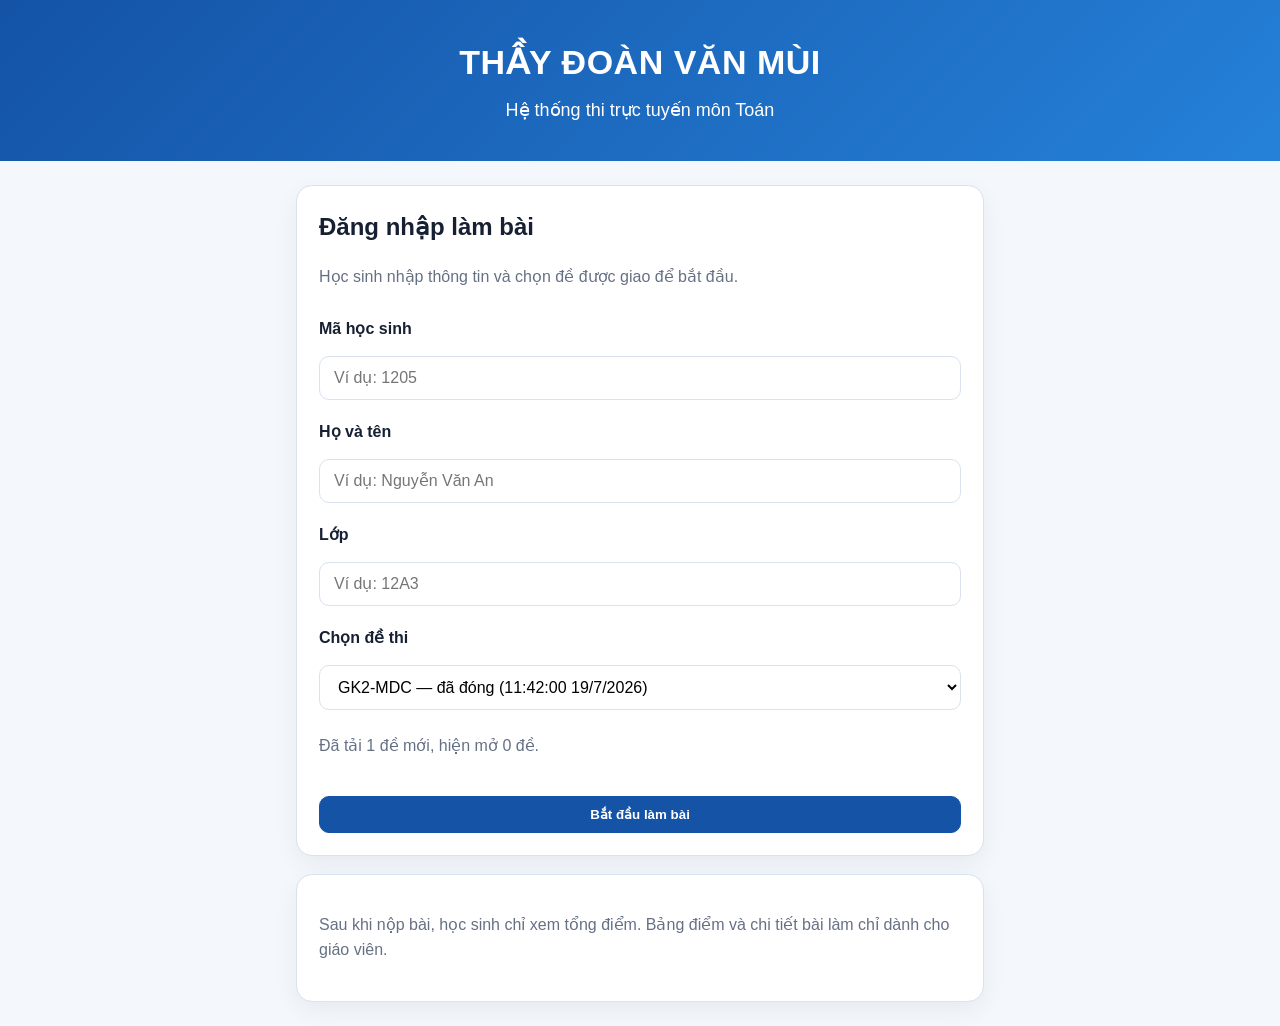
==== index.html @ fe252506 "Add files via upload" ====
<!DOCTYPE html>
<html lang="vi">
<head>
  <meta charset="UTF-8" />
  <meta name="viewport" content="width=device-width, initial-scale=1.0" />
  <title>Thầy Đoàn Văn Mùi - Thi trực tuyến</title>
  <link rel="stylesheet" href="css/style.css?v=20260719064401" />
</head>
<body>
  <header class="site-header">
    <div>
      <h1>Thầy Đoàn Văn Mùi</h1>
      <p>Hệ thống thi trực tuyến môn Toán</p>
    </div>
  </header>

  <main class="container narrow">
    <section class="card">
      <h2>Đăng nhập làm bài</h2>
      <p class="muted">Học sinh nhập thông tin và chọn đề được giao để bắt đầu.</p>
      <form id="loginForm" class="form">
        <label for="studentId">Mã học sinh</label>
        <input id="studentId" name="studentId" type="text" placeholder="Ví dụ: 1205" required />

        <label for="studentName">Họ và tên</label>
        <input id="studentName" name="studentName" type="text" placeholder="Ví dụ: Nguyễn Văn An" required />

        <label for="className">Lớp</label>
        <input id="className" name="className" type="text" placeholder="Ví dụ: 12A3" required />

        <label for="examSelect">Chọn đề thi</label>
        <select id="examSelect" name="examSelect" required>
          <option value="DE_MAU">Đang tải danh sách đề...</option>
        </select>
        <input id="examId" name="examId" type="hidden" value="DE_MAU" />
        <p id="examLoadStatus" class="muted">Đang tải danh sách đề...</p>

        <button type="submit" class="btn primary">Bắt đầu làm bài</button>
      </form>
    </section>

    <section class="card">
      <p class="muted">Sau khi nộp bài, học sinh chỉ xem tổng điểm. Bảng điểm và chi tiết bài làm chỉ dành cho giáo viên.</p>
    </section>
  </main>

  <script src="js/login.js?v=20260719064401"></script>
</body>
</html>
---- css/style.css ----
:root{
  --primary:#1453a6;
  --primary-dark:#0c3770;
  --bg:#f4f7fb;
  --card:#ffffff;
  --text:#172033;
  --muted:#667085;
  --border:#d9e2ef;
  --danger:#b42318;
  --ok:#067647;
}
*{box-sizing:border-box}
body{margin:0;font-family:Arial,"Helvetica Neue",sans-serif;background:var(--bg);color:var(--text);line-height:1.55}
.site-header{background:linear-gradient(135deg,var(--primary),#2581d8);color:#fff;padding:36px 20px;text-align:center}
.site-header h1{margin:0;font-size:34px;text-transform:uppercase;letter-spacing:.5px}.site-header p{margin:8px 0 0;font-size:18px}
.container{max-width:1050px;margin:24px auto;padding:0 16px}.narrow{max-width:720px}.card{background:var(--card);border:1px solid var(--border);border-radius:16px;padding:22px;margin-bottom:18px;box-shadow:0 8px 24px rgba(16,24,40,.06)}
h1,h2,h3{margin-top:0}.muted{color:var(--muted)}.form{display:flex;flex-direction:column;gap:8px}.form input{padding:12px 14px;border:1px solid var(--border);border-radius:10px;font-size:16px}.btn{display:inline-block;border:1px solid var(--border);background:#fff;color:var(--text);padding:10px 16px;border-radius:10px;text-decoration:none;cursor:pointer;font-weight:600}.btn.primary{background:var(--primary);border-color:var(--primary);color:#fff}.btn:hover{filter:brightness(.98)}
.grid2{display:grid;grid-template-columns:1fr 1fr;gap:12px}.link-card{display:block;padding:18px;border:1px solid var(--border);border-radius:12px;text-decoration:none;color:var(--primary);font-weight:700;background:#f8fbff;text-align:center}.exam-topbar{position:sticky;top:0;z-index:10;background:#fff;border-bottom:1px solid var(--border);display:flex;justify-content:space-between;gap:12px;align-items:center;padding:12px 18px;box-shadow:0 4px 12px rgba(16,24,40,.06)}.timer{font-size:22px;font-weight:800;color:var(--danger)}.toolbar{display:flex;gap:10px;flex-wrap:wrap;margin-top:12px}.question-card{background:#fff;border:1px solid var(--border);border-radius:16px;margin:18px 0;padding:20px}.question-head{display:flex;justify-content:space-between;gap:12px;align-items:center;border-bottom:1px solid var(--border);padding-bottom:8px;margin-bottom:14px}.badge{font-size:13px;padding:4px 8px;border-radius:999px;background:#eef4ff;color:var(--primary);font-weight:700}.latex-content{white-space:pre-wrap}.option,.tf-row{border:1px solid var(--border);border-radius:12px;padding:10px 12px;margin:8px 0;background:#fbfdff}
.option{display:flex;align-items:center;gap:10px;cursor:pointer;min-height:48px}
.option input[type="radio"]{flex:0 0 auto;margin:0;align-self:center;width:18px;height:18px}
.option span{display:block;flex:1;min-width:0;line-height:1.55}
.tf-row{display:block}.tf-row input{margin-right:8px;vertical-align:middle}.short-input{width:100%;max-width:360px;padding:12px;border:1px solid var(--border);border-radius:10px;font-size:16px}.visual-warning{border-left:4px solid #f79009;background:#fffaeb;padding:10px 12px;border-radius:8px;color:#7a4a00;margin:12px 0}.prebox{white-space:pre-wrap;overflow:auto;background:#101828;color:#ecfdf3;border-radius:12px;padding:14px;max-height:420px}.result-card .score{font-size:42px;font-weight:900;color:var(--primary);margin:12px 0}.ok{color:var(--ok)}.bad{color:var(--danger)}
@media(max-width:700px){.grid2{grid-template-columns:1fr}.exam-topbar{align-items:flex-start;flex-direction:column}.site-header h1{font-size:26px}}

/* V4 results */
.container.wide{max-width:1200px;}
.toolbar{display:flex; gap:10px; flex-wrap:wrap; align-items:center; margin-bottom:12px;}
.btn{display:inline-block; border:1px solid #d5e1f5; background:#fff; color:#0b4aa2; padding:10px 14px; border-radius:10px; text-decoration:none; font-weight:600; cursor:pointer;}
.btn.danger{color:#b42318; border-color:#f3b7b7;}
.table-wrap{overflow:auto;}
.result-table{width:100%; border-collapse:collapse; font-size:15px;}
.result-table th,.result-table td{border:1px solid #dbe6f7; padding:8px; vertical-align:top;}
.result-table th{background:#eff6ff; text-align:left;}
.prebox.small{max-height:260px; overflow:auto; font-size:12px;}

/* V6 multi-exam helpers */
.hero{background:linear-gradient(135deg,var(--primary),#2581d8);color:#fff;padding:34px 20px;text-align:center}
.hero h1{margin:0;font-size:34px;text-transform:uppercase;letter-spacing:.5px}.hero p{margin:8px 0 0;font-size:18px}
input,.input-select,select{width:100%;padding:12px 14px;border:1px solid var(--border);border-radius:10px;font-size:16px;background:#fff}
form label{display:block;margin-top:12px;margin-bottom:6px;font-weight:600}
button{display:inline-block;border:1px solid var(--primary);background:var(--primary);color:#fff;padding:12px 16px;border-radius:10px;text-decoration:none;cursor:pointer;font-weight:700;width:100%;margin-top:14px}
button.secondary{background:#fff;color:var(--danger);border-color:#f3b7b7;width:auto;margin-top:0}
.biglink{display:block;padding:18px;border:1px solid var(--border);border-radius:12px;text-decoration:none;color:var(--primary);font-weight:700;background:#f8fbff;text-align:center}.biglink.small{padding:10px 12px}
.question-image{max-width:100%;height:auto;display:block;margin:12px auto}
.results-table{width:100%;border-collapse:collapse;font-size:14px}.results-table th,.results-table td{border:1px solid #dbe6f7;padding:8px}.results-table th{background:#eff6ff;text-align:left}

/* V7 dashboard */
.filters{display:grid;grid-template-columns:repeat(3,1fr);gap:12px;margin-top:12px}.filters label{font-weight:700}.stat-grid{display:grid;grid-template-columns:repeat(5,1fr);gap:12px}.stat{background:#f8fbff;border:1px solid var(--border);border-radius:14px;padding:16px;text-align:center}.stat b{display:block;font-size:28px;color:var(--primary)}.stat span{color:var(--muted)}.detail-list{font-size:13px;max-height:240px;overflow:auto}.result-table details summary{cursor:pointer;color:var(--primary);font-weight:700}
@media(max-width:800px){.filters,.stat-grid{grid-template-columns:1fr}.result-table{font-size:12px}}
.essay-upload{margin-top:12px;padding:12px;background:#f7fbff;border:1px dashed #b9cbe8;border-radius:10px}
.essay-images{display:flex;gap:8px;flex-wrap:wrap;align-items:flex-start;margin-top:6px}
/* V15: nút chụp ảnh tự luận */
.essay-photo-actions{display:flex;gap:8px;flex-wrap:wrap;margin:8px 0}
.essay-hidden-file{display:none}
.essay-preview{margin-top:8px;line-height:1.5}

/* ==========================================================
   V19 - Căn giữa điều khiển trắc nghiệm và Đúng/Sai
   ========================================================== */
.option{
  display:grid;
  grid-template-columns:24px minmax(0,1fr);
  align-items:center;
  column-gap:12px;
  min-height:56px;
  padding:12px 14px;
}
.option input[type="radio"]{
  appearance:auto;
  width:20px;
  height:20px;
  margin:0;
  align-self:center;
  justify-self:center;
  vertical-align:middle;
  transform:none;
}
.option span{
  align-self:center;
  line-height:1.55;
  padding:0;
}
.tf-row{
  display:grid;
  grid-template-columns:minmax(0,1fr) auto auto;
  align-items:center;
  gap:12px;
  min-height:62px;
  padding:12px 14px;
}
.tf-row > div{
  align-self:center;
  line-height:1.55;
}
.tf-row label{
  display:inline-flex;
  align-items:center;
  justify-content:center;
  gap:7px;
  min-height:40px;
  margin:0;
  padding:6px 10px;
  border:1px solid #d9e2ef;
  border-radius:10px;
  background:#fff;
  cursor:pointer;
  white-space:nowrap;
  line-height:1;
}
.tf-row input[type="radio"]{
  width:20px;
  height:20px;
  margin:0;
  vertical-align:middle;
  flex:0 0 auto;
  transform:none;
}
.option:hover,.tf-row label:hover{background:#eef6ff;border-color:#9fc2ee}
.option:has(input:checked),.tf-row label:has(input:checked){background:#e8f2ff;border-color:#4b8bd4}
.live-status{display:inline-flex;align-items:center;gap:7px;color:var(--muted);font-size:14px}
.live-dot{width:9px;height:9px;border-radius:50%;background:#12b76a;display:inline-block}
@media(max-width:700px){
  .option{grid-template-columns:24px minmax(0,1fr);min-height:58px;padding:12px}
  .tf-row{grid-template-columns:minmax(0,1fr) 1fr 1fr;gap:8px}
  .tf-row > div{grid-column:1/-1}
  .tf-row label{width:100%;min-height:44px}
}


/* ==========================================================
   V19 PRO - căn giữa tuyệt đối radio + giao diện làm bài
   ========================================================== */
.option,
.tf-row label{
  box-sizing:border-box;
}
.option{
  display:grid !important;
  grid-template-columns:24px minmax(0,1fr) !important;
  align-items:center !important;
  gap:12px !important;
}
.option input[type="radio"],
.tf-row input[type="radio"]{
  -webkit-appearance:none !important;
  appearance:none !important;
  width:20px !important;
  height:20px !important;
  min-width:20px !important;
  min-height:20px !important;
  margin:0 !important;
  padding:0 !important;
  border:2px solid #7b8ba1 !important;
  border-radius:50% !important;
  background:#fff !important;
  display:grid !important;
  place-content:center !important;
  align-self:center !important;
  justify-self:center !important;
  vertical-align:middle !important;
  position:relative !important;
  top:0 !important;
  transform:none !important;
  box-shadow:none !important;
}
.option input[type="radio"]::before,
.tf-row input[type="radio"]::before{
  content:"";
  width:10px;
  height:10px;
  border-radius:50%;
  background:var(--primary);
  transform:scale(0);
  transition:transform .12s ease-in-out;
}
.option input[type="radio"]:checked::before,
.tf-row input[type="radio"]:checked::before{transform:scale(1)}
.option span{
  display:flex !important;
  align-items:center !important;
  min-height:28px !important;
  line-height:1.55 !important;
}
.tf-row{
  align-items:center !important;
}
.tf-row label{
  display:grid !important;
  grid-template-columns:22px auto !important;
  align-items:center !important;
  justify-content:center !important;
  column-gap:8px !important;
  line-height:1.2 !important;
}
.tf-row label > *{align-self:center !important}

.exam-progress-card{position:sticky;top:61px;z-index:9;padding:12px 16px;margin-top:12px}
.exam-progress-line{height:10px;border-radius:999px;background:#e8eef6;overflow:hidden}
.exam-progress-fill{height:100%;width:0;background:var(--primary);transition:width .2s ease}
.exam-progress-meta{display:flex;justify-content:space-between;gap:10px;margin-top:8px;font-size:14px;color:var(--muted)}
.question-nav{display:flex;flex-wrap:wrap;gap:7px;margin-top:10px}
.question-nav button{width:38px;height:38px;border-radius:10px;border:1px solid var(--border);background:#f7f9fc;cursor:pointer;font-weight:700}
.question-nav button.answered{background:#e8f7ee;border-color:#6dc58a;color:#137a3d}
.question-nav button.current{outline:2px solid var(--primary);outline-offset:1px}
.question-nav button.review{background:#fff3e0;border-color:#f5a623;color:#8a4d00}
.question-card{scroll-margin-top:190px}
.review-toggle{margin-left:auto;font-size:13px;display:inline-flex;align-items:center;gap:6px;cursor:pointer;color:#8a4d00}
.review-toggle input{width:17px;height:17px}

.pro-stat-bars{display:grid;gap:10px;margin-top:12px}
.pro-stat-row{display:grid;grid-template-columns:90px 1fr 56px;gap:10px;align-items:center}
.pro-stat-track{height:12px;background:#e9eef5;border-radius:999px;overflow:hidden}
.pro-stat-fill{height:100%;background:var(--primary);border-radius:999px}
@media(max-width:700px){
  .exam-progress-card{top:57px;padding:10px 12px}
  .question-nav button{width:34px;height:34px}
  .tf-row label{grid-template-columns:22px auto !important;min-height:48px !important}
}
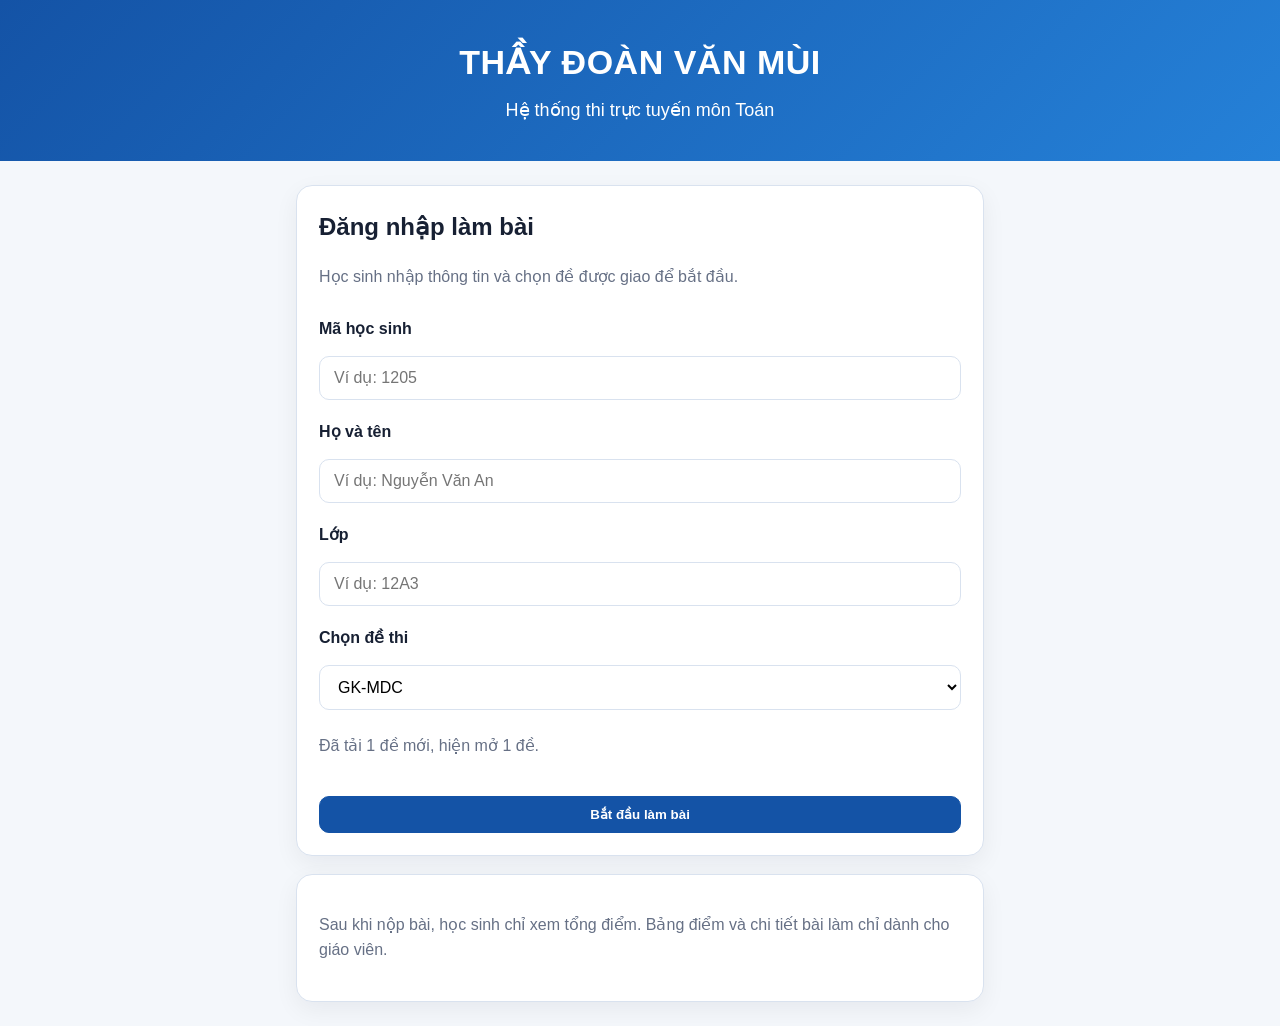
==== commit 33efd56e: "Add files via upload" ====
--- a/index.html
+++ b/index.html
@@ -4,7 +4,7 @@
   <meta charset="UTF-8" />
   <meta name="viewport" content="width=device-width, initial-scale=1.0" />
   <title>Thầy Đoàn Văn Mùi - Thi trực tuyến</title>
-  <link rel="stylesheet" href="css/style.css?v=20260719064401" />
+  <link rel="stylesheet" href="css/style.css?v=20260719110103" />
 </head>
 <body>
   <header class="site-header">
@@ -44,6 +44,6 @@
     </section>
   </main>
 
-  <script src="js/login.js?v=20260719064401"></script>
+  <script src="js/login.js?v=20260719110103"></script>
 </body>
 </html>
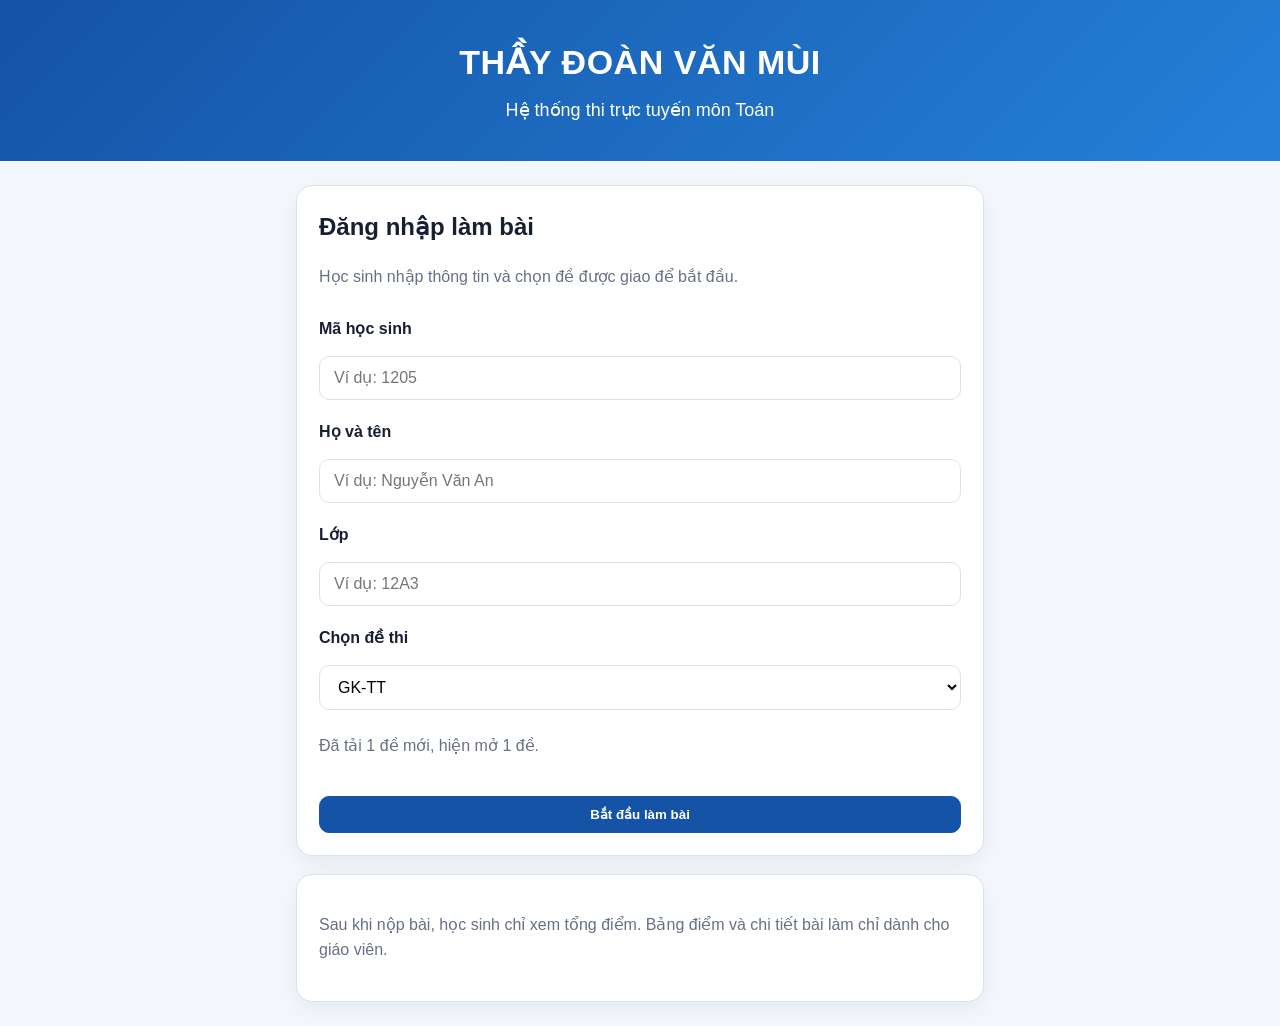
==== commit 790beb9a: "Add files via upload" ====
--- a/index.html
+++ b/index.html
@@ -4,7 +4,7 @@
   <meta charset="UTF-8" />
   <meta name="viewport" content="width=device-width, initial-scale=1.0" />
   <title>Thầy Đoàn Văn Mùi - Thi trực tuyến</title>
-  <link rel="stylesheet" href="css/style.css?v=20260719110103" />
+  <link rel="stylesheet" href="css/style.css?v=20260719142259" />
 </head>
 <body>
   <header class="site-header">
@@ -44,6 +44,6 @@
     </section>
   </main>
 
-  <script src="js/login.js?v=20260719110103"></script>
+  <script src="js/login.js?v=20260719142259"></script>
 </body>
 </html>
--- a/css/style.css
+++ b/css/style.css
@@ -216,3 +216,98 @@
   .question-nav button{width:34px;height:34px}
   .tf-row label{grid-template-columns:22px auto !important;min-height:48px !important}
 }
+
+
+/* ==========================================================
+   V20 PRO - radio căn giữa tuyệt đối trên desktop và mobile
+   ========================================================== */
+.option{
+  display:flex !important;
+  align-items:center !important;
+  gap:12px !important;
+  min-height:54px !important;
+}
+.option > span{
+  display:flex !important;
+  align-items:center !important;
+  min-height:26px !important;
+  line-height:1.5 !important;
+}
+.option input[type="radio"],
+.tf-row input[type="radio"]{
+  -webkit-appearance:none !important;
+  appearance:none !important;
+  box-sizing:border-box !important;
+  flex:0 0 20px !important;
+  width:20px !important;
+  height:20px !important;
+  min-width:20px !important;
+  min-height:20px !important;
+  margin:0 !important;
+  padding:0 !important;
+  position:static !important;
+  inset:auto !important;
+  translate:none !important;
+  transform:none !important;
+  vertical-align:middle !important;
+  align-self:center !important;
+}
+.tf-row label{
+  display:inline-flex !important;
+  align-items:center !important;
+  justify-content:center !important;
+  gap:8px !important;
+  min-height:46px !important;
+  padding:8px 12px !important;
+  line-height:1 !important;
+}
+.tf-choice-text{
+  display:inline-flex !important;
+  align-items:center !important;
+  height:20px !important;
+  line-height:20px !important;
+  margin:0 !important;
+  padding:0 !important;
+}
+@media(max-width:700px){
+  .option{min-height:58px !important;padding:12px !important}
+  .tf-row label{min-height:48px !important}
+}
+
+/* V21 Pro: căn giữa tuyệt đối nút radio trắc nghiệm và Đúng/Sai */
+.option {
+  display: grid !important;
+  grid-template-columns: 24px minmax(0, 1fr) !important;
+  align-items: center !important;
+  column-gap: 10px !important;
+}
+.option > input[type="radio"] {
+  margin: 0 !important;
+  align-self: center !important;
+  justify-self: center !important;
+  width: 18px !important;
+  height: 18px !important;
+  transform: none !important;
+  vertical-align: middle !important;
+}
+.option > span {
+  display: block !important;
+  align-self: center !important;
+  line-height: 1.55 !important;
+}
+.tf-row > label {
+  display: inline-grid !important;
+  grid-template-columns: 22px auto !important;
+  align-items: center !important;
+  column-gap: 7px !important;
+  min-height: 42px !important;
+}
+.tf-row > label > input[type="radio"] {
+  margin: 0 !important;
+  align-self: center !important;
+  justify-self: center !important;
+  width: 18px !important;
+  height: 18px !important;
+  transform: none !important;
+  vertical-align: middle !important;
+}
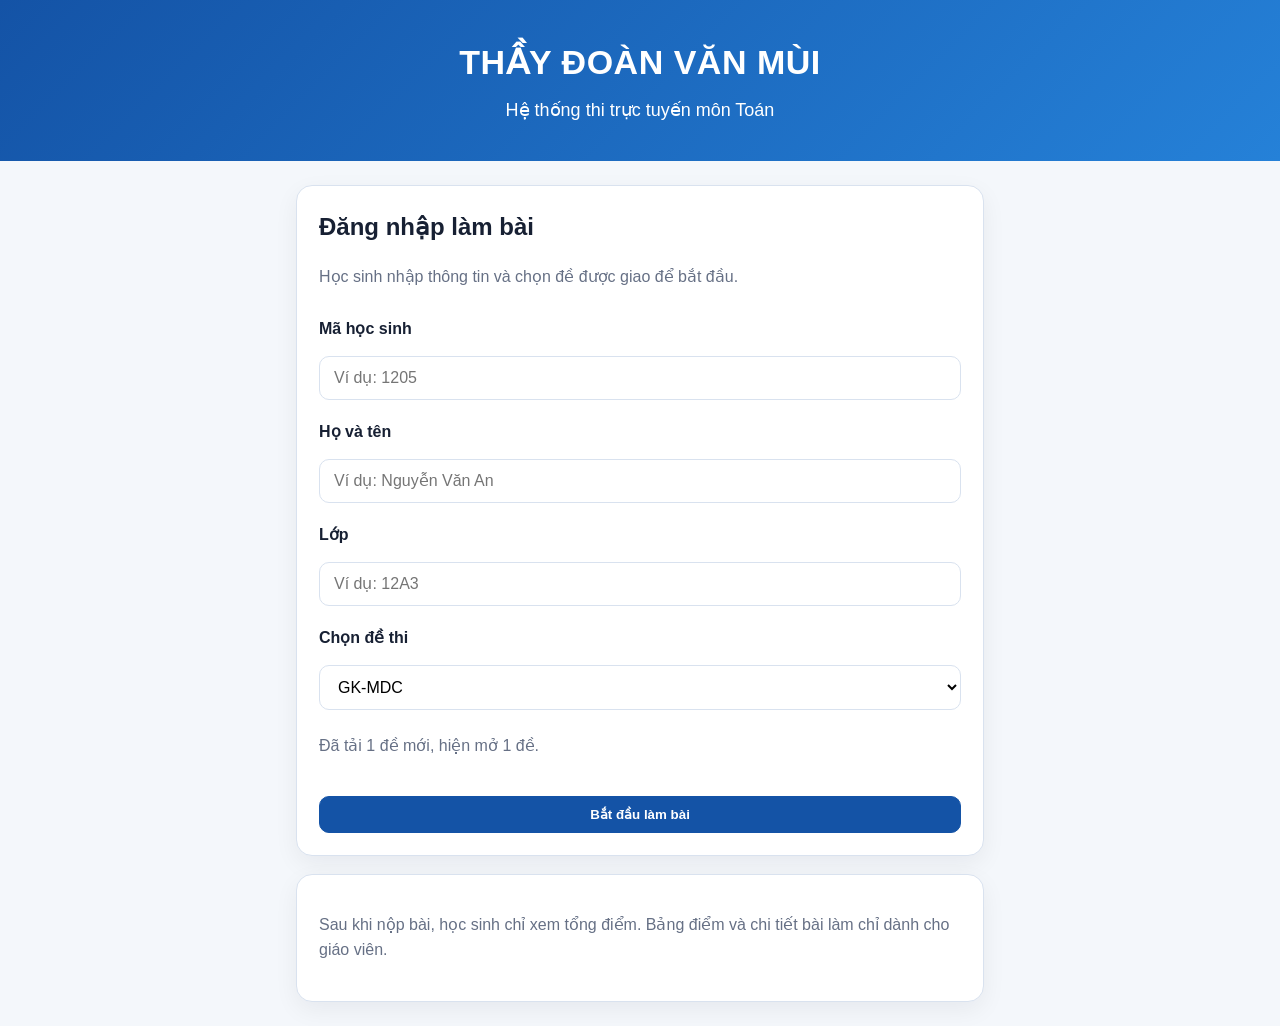
==== commit d499e268: "Add files via upload" ====
--- a/index.html
+++ b/index.html
@@ -4,7 +4,7 @@
   <meta charset="UTF-8" />
   <meta name="viewport" content="width=device-width, initial-scale=1.0" />
   <title>Thầy Đoàn Văn Mùi - Thi trực tuyến</title>
-  <link rel="stylesheet" href="css/style.css?v=20260719142259" />
+  <link rel="stylesheet" href="css/style.css?v=20260719151623" />
 </head>
 <body>
   <header class="site-header">
@@ -44,6 +44,6 @@
     </section>
   </main>
 
-  <script src="js/login.js?v=20260719142259"></script>
+  <script src="js/login.js?v=20260719151623"></script>
 </body>
 </html>
--- a/css/style.css
+++ b/css/style.css
@@ -311,3 +311,50 @@
   transform: none !important;
   vertical-align: middle !important;
 }
+
+
+/* V22 Pro: căn radio chính giữa tuyệt đối theo chiều dọc */
+.option {
+  display: grid !important;
+  grid-template-columns: 24px minmax(0,1fr) !important;
+  align-items: center !important;
+  column-gap: 10px !important;
+  min-height: 48px;
+}
+.option > input[type="radio"] {
+  width: 20px !important;
+  height: 20px !important;
+  margin: 0 !important;
+  padding: 0 !important;
+  align-self: center !important;
+  justify-self: center !important;
+  vertical-align: middle !important;
+}
+.option > span {
+  display: flex !important;
+  align-items: center !important;
+  min-height: 28px;
+  line-height: 1.45;
+}
+.tf-row {
+  align-items: center !important;
+}
+.tf-row > label {
+  display: grid !important;
+  grid-template-columns: 22px auto !important;
+  align-items: center !important;
+  column-gap: 7px !important;
+  min-height: 42px;
+  line-height: 1.2 !important;
+}
+.tf-row > label > input[type="radio"] {
+  width: 19px !important;
+  height: 19px !important;
+  margin: 0 !important;
+  padding: 0 !important;
+  align-self: center !important;
+  justify-self: center !important;
+  vertical-align: middle !important;
+}
+.tf-choice-text { display:flex; align-items:center; min-height:24px; }
+.version-badge {display:inline-block;margin-left:8px;padding:3px 8px;border-radius:999px;background:#e7f1ff;color:#1457a6;font-weight:700;font-size:12px;vertical-align:middle}
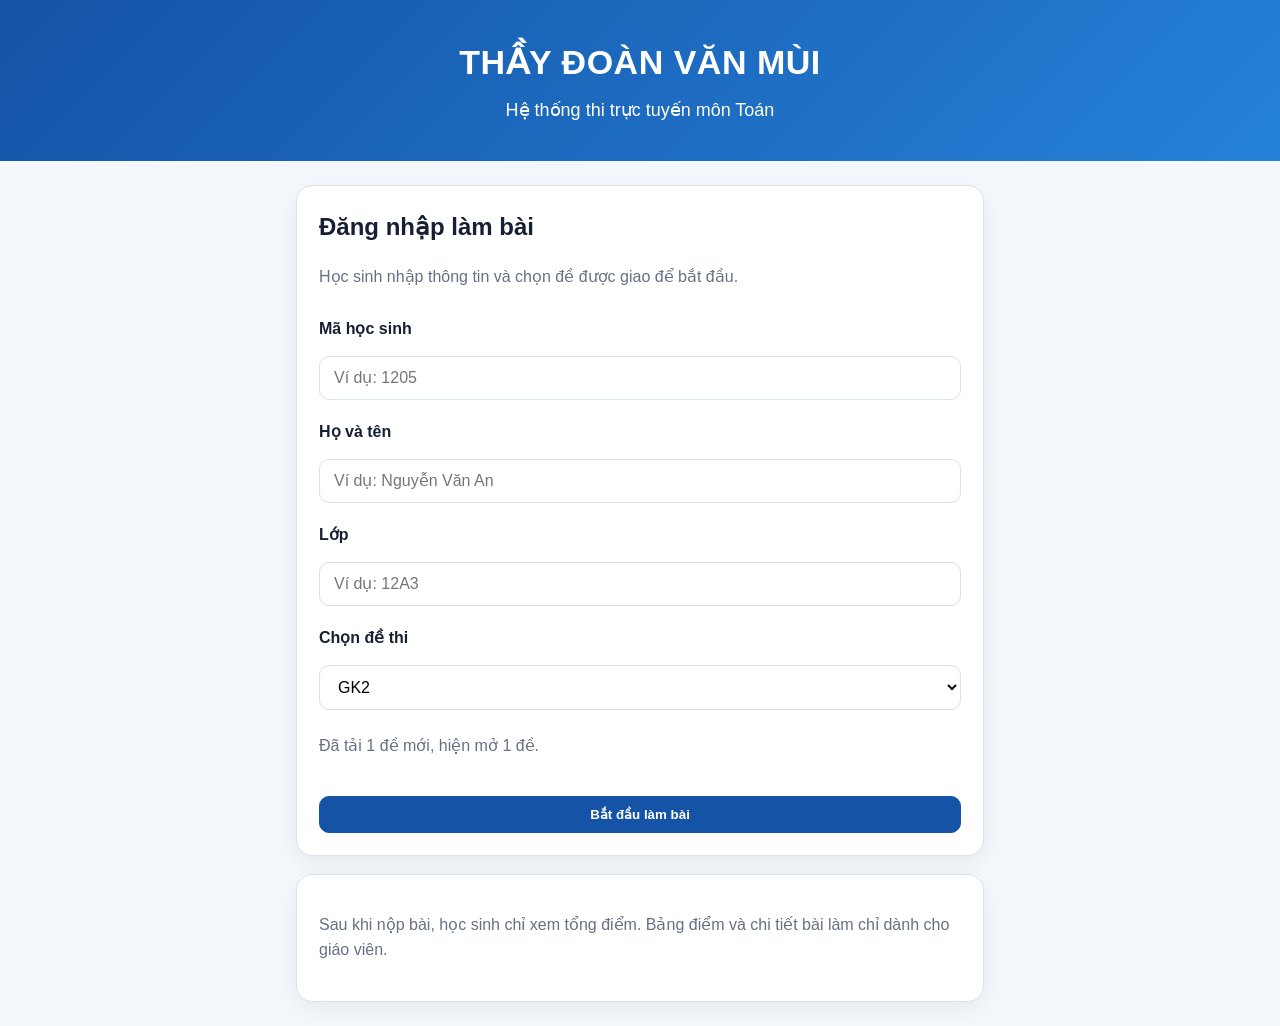
==== commit 7d229596: "Add files via upload" ====
--- a/index.html
+++ b/index.html
@@ -4,7 +4,7 @@
   <meta charset="UTF-8" />
   <meta name="viewport" content="width=device-width, initial-scale=1.0" />
   <title>Thầy Đoàn Văn Mùi - Thi trực tuyến</title>
-  <link rel="stylesheet" href="css/style.css?v=20260719151623" />
+  <link rel="stylesheet" href="css/style.css?v=20260719153815" />
 </head>
 <body>
   <header class="site-header">
@@ -44,6 +44,6 @@
     </section>
   </main>
 
-  <script src="js/login.js?v=20260719151623"></script>
+  <script src="js/login.js?v=20260719153815"></script>
 </body>
 </html>
